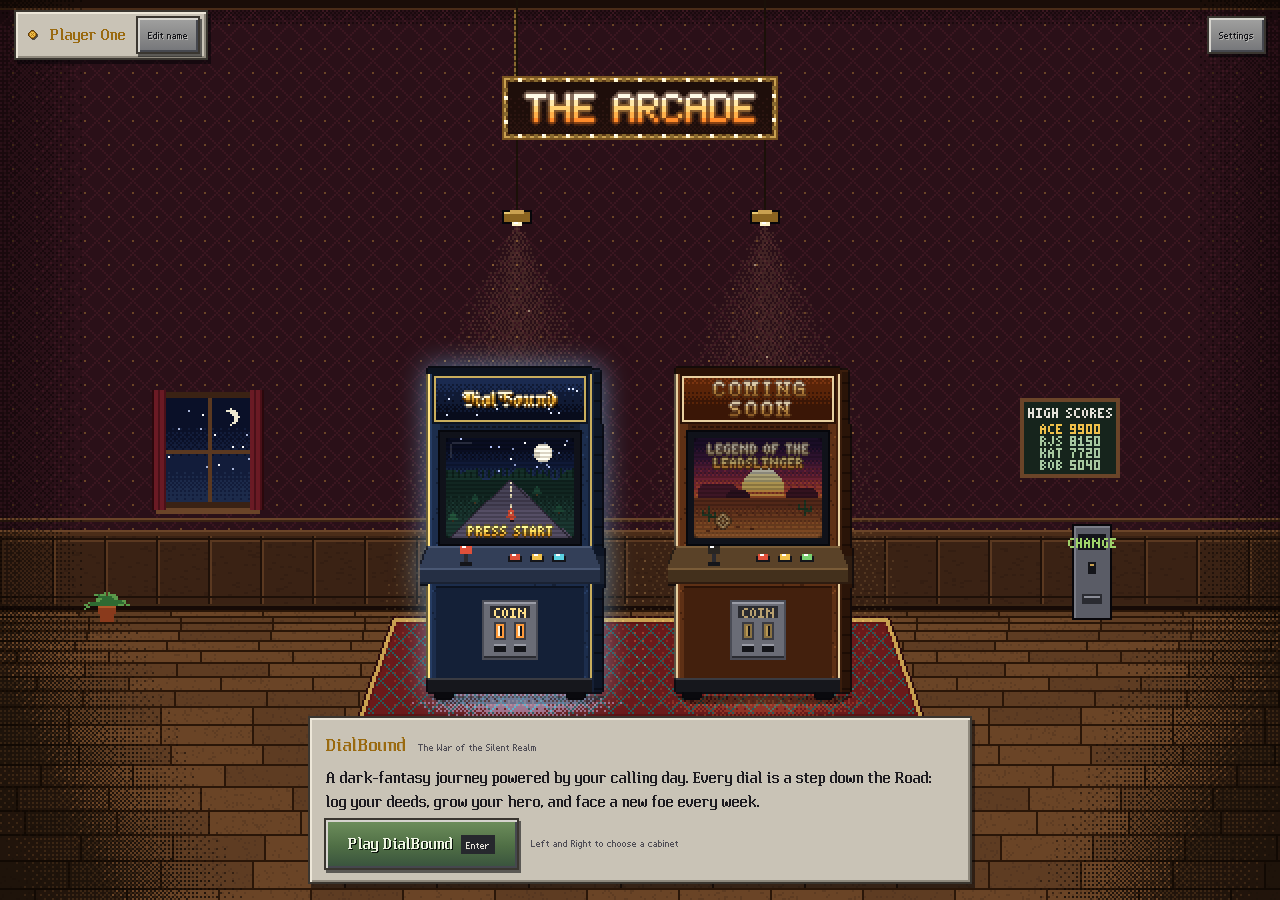
==== index.html @ f8a98b84 "Add files via upload" ====
<!doctype html>
<html lang="en"><head>
<meta charset="utf-8"><meta name="viewport" content="width=device-width,initial-scale=1,viewport-fit=cover">
<title>The Arcade</title>
<link rel="stylesheet" href="shared/arcade.css">
<script src="shared/games.js"></script>
<script src="shared/profile.js"></script>
<script src="shared/pixel.js"></script>
<style>
/* ===== THE ARCADE HUB: the hall is one pixel canvas behind everything (wall, floor, lamps, window, props), drawn to fit
   the page; the marquee and each cabinet are their own pixel canvases in the page, so they stay real, focusable buttons.
   Every canvas shows its art at the same whole number of device pixels per art pixel. ===== */
html,body{min-height:100%}
body{position:relative;overflow-x:hidden;display:flex;flex-direction:column;min-height:100vh;min-height:100dvh;background:#0c0709}
#hall{position:absolute;left:0;top:0;z-index:0;pointer-events:none}
.bar{position:relative;z-index:2;display:flex;align-items:center;justify-content:space-between;gap:10px 14px;flex-wrap:wrap;padding:12px 16px}
.who{display:flex;align-items:center;gap:12px;padding:6px 8px 6px 12px}
.who-i{display:block;width:28px;height:28px}
.who-n{max-width:44vw;overflow:hidden;text-overflow:ellipsis;white-space:nowrap;color:var(--gold);text-shadow:1px 1px 0 #000}
html[data-theme=light] .who-n{text-shadow:none}
.who .px-btn,.bar-r .px-btn{min-height:34px;padding:3px 10px 2px;font-size:var(--fs-s);font-family:'Waystone Small','Waystone',monospace}
.bar-r{display:flex;align-items:center;gap:12px}
.last{color:#d8cdb8;text-shadow:1px 1px 0 #000;text-align:right}
main{position:relative;z-index:1;flex:1;display:flex;flex-direction:column;align-items:center;padding:4px 16px 18px}
#marquee{display:block;margin:2px auto 0}
.cabs{display:flex;justify-content:center;align-items:flex-end;margin-top:auto}
.cab{position:relative;display:block;padding:0;border:0;background:none;cursor:pointer;line-height:0;-webkit-tap-highlight-color:transparent}
.cab canvas{display:block}
.cab:focus-visible{outline:none}
.cab:focus-visible::after{content:'';position:absolute;left:-8px;right:-8px;bottom:-10px;height:4px;background:var(--gold);box-shadow:0 0 0 2px #000}
.cab.lit{filter:drop-shadow(0 0 14px var(--glow))}
html.rm .cab.lit{filter:none}
.info{width:min(660px,100%);margin-top:18px}
.info-h{display:flex;flex-wrap:wrap;align-items:baseline;gap:4px 12px;margin:0 0 6px}
.info-t{font-size:calc(var(--fs) + 3px);color:var(--gold);text-shadow:1px 1px 0 #000}
html[data-theme=light] .info-t{text-shadow:none}
.info-b{margin:0 0 6px}
.info-p{margin:0 0 10px;color:#9fd36a;text-shadow:1px 1px 0 #000}
html[data-theme=light] .info-p{color:#3a6a20;text-shadow:none}
.info-p:empty{display:none}
.info-a{display:flex;flex-wrap:wrap;align-items:center;gap:10px 14px}
.hint{color:var(--mute)}
.toast{position:fixed;left:50%;bottom:22px;z-index:60;transform:translateX(-50%);display:flex;flex-direction:column;gap:8px;width:min(520px,calc(100% - 32px));pointer-events:none}
.toast div{padding:10px 14px;color:#e6e3da;background:#1c1d24;text-shadow:1px 1px 0 #000;box-shadow:inset 2px 2px 0 #30323b,inset -2px -2px 0 #0a0b0f,0 0 0 2px #050608;animation:tin .18s steps(3)}
@keyframes tin{from{transform:translateY(8px);opacity:0}}
body.leave main,body.leave .bar{transition:opacity .35s steps(5);opacity:0}
.soon-a{display:flex;flex-wrap:wrap;gap:10px;justify-content:flex-end;margin-top:14px}
@media (max-width:560px){.bar{padding:10px 12px}.last{display:none}.info{margin-top:14px}.info-a .hint{display:none}}
@media (max-width:560px),(pointer:coarse){#play .px-k{display:none}}
</style>
</head><body>
<canvas id="hall" class="px" aria-hidden="true"></canvas>
<header class="bar">
 <div class="who px-panel"><canvas class="who-i px" id="whoi" aria-hidden="true"></canvas><span class="who-n" id="pname">Player One</span><button class="px-btn" id="pedit" type="button">Edit name</button></div>
 <div class="bar-r"><span class="last px-small" id="plast"></span><button class="px-btn" id="bset" type="button">Settings</button></div>
</header>
<main>
 <h1 class="sr-only" id="aname">The Arcade</h1>
 <canvas id="marquee" class="px" aria-hidden="true"></canvas>
 <div class="cabs" id="cabs" role="group" aria-label="Games"></div>
 <section class="info px-panel" id="info" aria-live="polite"></section>
</main>
<div class="px-dialog" id="dset" role="dialog" aria-modal="true" aria-labelledby="dset-h" hidden><div class="px-panel">
 <h2 class="px-h" id="dset-h">Settings</h2>
 <p class="px-small px-mute" style="margin:0 0 8px">Shared by every game in the arcade. Each game keeps its own save.</p>
 <div id="dset-b"></div>
 <div class="px-actions"><button class="px-btn go" type="button" data-close>Done</button></div>
</div></div>
<div class="px-dialog" id="dname" role="dialog" aria-modal="true" aria-labelledby="dname-h" hidden><div class="px-panel">
 <h2 class="px-h" id="dname-h">Your name</h2>
 <label class="px-small px-mute" for="nin">The name the arcade greets you by (up to 20 letters).</label>
 <input class="px-input" id="nin" maxlength="20" autocomplete="nickname" style="margin-top:8px">
 <div class="px-actions"><button class="px-btn" type="button" data-close>Cancel</button><button class="px-btn go" type="button" id="nsave">Save</button></div>
</div></div>
<div class="px-dialog" id="dsoon" role="dialog" aria-modal="true" aria-labelledby="dsoon-h" hidden><div class="px-panel">
 <h2 class="px-h" id="dsoon-h">Coming soon</h2>
 <p id="dsoon-b" style="margin:0"></p>
 <div class="soon-a"><button class="px-btn" type="button" id="speek">Take a peek</button><button class="px-btn go" type="button" data-close>Back to the hall</button></div>
</div></div>
<div class="toast" id="toast" aria-live="polite"></div>
<script>
(()=>{'use strict';
const A=window.Arcade,CFG=A.config,GAMES=CFG.games,$=s=>document.querySelector(s),R=document.documentElement;
const T0=performance.now(),now=()=>(performance.now()-T0)/1000;
let K=2,sel=0,lastPtr='mouse';

/* ---------- the profile: seeded once from DialBound's own save, so the first visit never flips a choice made there ---------- */
function seed(){if(A.profile.exists())return;let s={};try{const D=JSON.parse(localStorage.getItem('longroad_v1'));if(D&&typeof D==='object'){const t=D.set||{};
 s={music:!!D.mus,sfx:!!D.snd,motion:['sys','on','off'].includes(t.rm)?t.rm:'sys',theme:['sys','dark','light'].includes(t.th)?t.th:'sys'}}}catch(e){}
 A.profile.seed({settings:s})}
seed();
const mqM=matchMedia('(prefers-reduced-motion: reduce)'),mqT=matchMedia('(prefers-color-scheme: light)');
const RM=()=>A.settings.motionReduced();
function applyLook(){R.dataset.theme=A.settings.theme();R.classList.toggle('rm',RM())}
applyLook();try{mqM.addEventListener('change',()=>{applyLook();draw(true)});mqT.addEventListener('change',applyLook)}catch(e){}

/* ---------- a game's progress, read safely from its own save (only DialBound has one yet). Anything odd: nothing shown ---------- */
const TITLES=[[1,'Wanderer'],[5,'Scout'],[10,'Pathfinder'],[15,'Warden'],[20,'Captain'],[30,'Lantern-Bearer'],[40,'Keeper of the Citadel'],[50,'Lord of the Long Road']];
const p2=n=>String(n).padStart(2,'0'),dayK=t=>{const d=new Date(t);return d.getFullYear()+'-'+p2(d.getMonth()+1)+'-'+p2(d.getDate())};
const prevWD=ds=>{const d=new Date(ds+'T12:00:00');do{d.setDate(d.getDate()-1)}while(d.getDay()===0||d.getDay()===6);return dayK(d.getTime())};
const PROGRESS={dialbound(){const S=JSON.parse(localStorage.getItem('longroad_v1'));if(!S||typeof S!=='object'||S.cls==null)return '';
 let xp=0;(Array.isArray(S.ev)?S.ev:[]).forEach(e=>{xp+=+e.x||0});const ad=o=>{if(o&&o.x)for(const k in o.x)xp+=+o.x[k]||0};Object.values(S.days||{}).forEach(ad);ad(S.old);xp+=S.bxp|0;
 if(!isFinite(xp)||xp<0)return '';let L=1,n=xp;while(n>=250+50*L&&L<500){n-=250+50*L;L++}
 const td=dayK(Date.now()),last=typeof S.last==='string'?S.last:'',sh=Array.isArray(S.tal)&&S.tal.includes('a1'),on=!!last&&(last>=prevWD(td)||(sh&&last>=prevWD(prevWD(td)))),st=on?S.streak|0:0;
 return 'Level '+L+' '+TITLES.filter(t=>L>=t[0]).pop()[1]+' · '+(st?st+'-day streak':'no streak running')}};
const progress=g=>{try{return PROGRESS[g.id]?PROGRESS[g.id]():''}catch(e){return ''}};

/* ---------- sound: synthesised (no files), a soft hum under Music and blips under Sound effects, both at the master volume ---------- */
const SND=(()=>{let ac=null,hum=null;const S=()=>A.profile.get().settings;
 function ctx(){if(!ac){try{ac=new(window.AudioContext||window.webkitAudioContext)()}catch(e){return null}}if(ac.state==='suspended')ac.resume().catch(()=>{});return ac}
 function humSet(){const s=S(),want=s.music&&s.volume>0;if(!ac)return;
  if(want&&!hum){const n=ac.sampleRate*2,b=ac.createBuffer(1,n,ac.sampleRate),d=b.getChannelData(0);let l=0;for(let i=0;i<n;i++){l=(l+.02*(Math.random()*2-1))/1.02;d[i]=l*3.2}
   const src=ac.createBufferSource();src.buffer=b;src.loop=true;const lp=ac.createBiquadFilter();lp.type='lowpass';lp.frequency.value=150;const g=ac.createGain();g.gain.value=0;
   const o1=ac.createOscillator(),o2=ac.createOscillator(),g1=ac.createGain(),g2=ac.createGain();o1.frequency.value=60;o2.frequency.value=120;g1.gain.value=.18;g2.gain.value=.08;
   const lfo=ac.createOscillator(),lg=ac.createGain();lfo.frequency.value=.13;lg.gain.value=.12;lfo.connect(lg);lg.connect(g.gain);
   src.connect(lp);lp.connect(g);o1.connect(g1);g1.connect(g);o2.connect(g2);g2.connect(g);g.connect(ac.destination);[src,o1,o2,lfo].forEach(x=>x.start());hum={g,parts:[src,o1,o2,lfo]}}
  if(hum){const v=want?.32*s.volume:0;hum.g.gain.setTargetAtTime(v,ac.currentTime,.6);if(!want){const h=hum;hum=null;setTimeout(()=>{try{h.parts.forEach(x=>x.stop());h.g.disconnect()}catch(e){}},2500)}}}
 function tone(type,f0,f1,t0,dur,vol){const s=S();if(!s.sfx||!s.volume)return;const c=ctx();if(!c)return;const o=c.createOscillator(),g=c.createGain(),t=c.currentTime+t0;
  o.type=type;o.frequency.setValueAtTime(f0,t);if(f1)o.frequency.exponentialRampToValueAtTime(f1,t+dur*.8);g.gain.setValueAtTime(vol*s.volume,t);g.gain.exponentialRampToValueAtTime(.0001,t+dur);o.connect(g);g.connect(c.destination);o.start(t);o.stop(t+dur+.02)}
 return{wake(){if(ctx())humSet()},humSet,blip(){tone('square',880,1320,0,.07,.04)},coin(){tone('square',988,0,0,.08,.05);tone('square',1319,0,.08,.32,.05)},bonk(){tone('triangle',230,140,0,.18,.09)}}})();
['pointerdown','keydown'].forEach(t=>addEventListener(t,()=>SND.wake(),{capture:true,passive:true}));

/* ---------- the lettering and colour of the hall ---------- */
const GOLD=['#fff6c8','#ffe384','#f6c650','#e0a535','#c98a24','#9a5a10'];
// DialBound's gilded logo, made as the game makes its own: its blackletter face thresholded to hard pixels and gold-shaded
let LOGO=null;
function dbLogo(){if(LOGO)return LOGO;const ok=document.fonts&&document.fonts.check('12px "Jacquard 12"');
 if(!ok)return Px.text('DIALBOUND',{face:'slab',ramp:GOLD,ink:'#1a0d02'});
 const[c,g]=Px.canvas(90,18);g.font='12px "Jacquard 12"';g.fillStyle='#000';g.fillText('DialBound',3,13);const D=g.getImageData(0,0,90,18).data,M=(x,y)=>x>=0&&y>=0&&x<90&&y<18&&D[(y*90+x)*4+3]>110;
 let x0=90,x1=0,y0=18,y1=0;for(let y=0;y<18;y++)for(let x=0;x<90;x++)if(M(x,y)){x0=Math.min(x0,x);x1=Math.max(x1,x);y0=Math.min(y0,y);y1=Math.max(y1,y)}
 const[o,og]=Px.canvas(x1-x0+3,y1-y0+3),G=['#fff6c8','#ffe384','#f6c650','#e0a535','#c98a24','#e8b440','#b07018'];
 for(let y=y0;y<=y1;y++)for(let x=x0;x<=x1;x++){if(!M(x,y))continue;const t=(y-y0)/Math.max(1,y1-y0);og.fillStyle=!M(x,y-1)?'#fffbe0':!M(x,y+1)?'#7a4a0c':G[Math.min(6,Math.floor(t*7))];og.fillRect(x-x0+1,y-y0+1,1,1)}
 return LOGO=Px.outline(o,'#1a0d02','#000000')}

/* ---------- the cabinets: 96x168 art pixels, a little three-quarter turned (the right side shows) ---------- */
const CW=96,CH=168,SCR={x:13,y:37,w:64,h:50};
const PAL={
 dialbound:{body:['#0c1320','#142037','#1c2d4c','#263c63','#33507e'],side:['#080d17','#0e1626','#152036'],trim:'#c9ad5c',trimHi:'#ffe384',panel:['#1a2232','#252f44','#333f58','#4a5874'],glow:'#7fc8ff',
  marq:['#080c1c','#101a34','#1a2a50'],btn:['#e0503a','#f0c04a','#5ad0e0'],stick:'#e0503a',slot:'#ff9a3a'},
 leadslinger:{body:['#2a1206','#43200d','#5e3015','#7c431f','#9c5a2a'],side:['#1c0c04','#2a1408','#3a1d0c'],trim:'#e8d0a0',trimHi:'#fff4d8',panel:['#2e1c10','#43301c','#5a4228','#7a5c38'],glow:'#ffb050',
  marq:['#3a1606','#5a2408','#7a3410'],btn:['#e0503a','#f0c04a','#7ad070'],stick:'#2a2622',slot:'#ffcf6a'},
 _:{body:['#18181e','#22232b','#2e2f39','#3c3e4a','#4e505e'],side:['#101015','#16161c','#1e1e26'],trim:'#a1a1a0',trimHi:'#e6e3da',panel:['#22232b','#2e2f39','#3c3e4a','#4e505e'],glow:'#c8c0ff',
  marq:['#101018','#1a1a26','#262638'],btn:['#e0503a','#f0c04a','#5ad0e0'],stick:'#e0503a',slot:'#ff9a3a'}};
const pal=g=>PAL[g.id]||PAL._;
const rect=(g,x,y,w,h,c)=>{g.fillStyle=c;g.fillRect(x,y,w,h)};
// the cabinet body (cached, lit and unlit): marquee box, bezel, control panel, coin door, kick plate, the side panel
const BASE={};
function cabBase(G,lit){const k=G.id+(lit?1:0);if(BASE[k])return BASE[k];const P=pal(G),[c,g]=Px.canvas(CW,CH),B=P.body,D=P.side;
 // the side panel, seen past the front's right edge, a little foreshortened
 for(let y=4;y<164;y++){const s=y<30?2:y<92?1:y<112?0:1;rect(g,86,y,6-s,1,y%9===0?D[0]:D[1]);rect(g,86,y,1,1,D[2])}
 rect(g,86,3,4,1,D[2]);rect(g,88,96,4,14,P.panel[0]);
 // the front: top cap, body, its lit left edge and shaded right edge
 rect(g,4,2,82,3,B[0]);rect(g,4,5,82,159,B[2]);for(let y=5;y<164;y++){rect(g,4,y,2,1,B[3]);rect(g,84,y,2,1,B[1])}
 for(let y=6;y<164;y+=1)for(let x=6;x<84;x++)if(Px.hash(x,y)>.93)rect(g,x,y,1,1,B[(x+y)%7?1:3]);// a faint grain in the paint
 // T-molding down both front edges, a bright line in the cabinet's trim colour
 for(let y=5;y<164;y++){rect(g,4,y,1,1,lit?P.trimHi:P.trim);rect(g,85,y,1,1,P.trim)}
 // the marquee box
 rect(g,6,5,78,25,B[0]);rect(g,7,6,76,23,P.trim);rect(g,8,7,74,21,B[0]);
 // the speaker grille
 rect(g,10,30,70,3,B[1]);for(let x=12;x<78;x+=3)rect(g,x,31,2,1,B[0]);
 // the bezel and the dark glass of the CRT, corners rounded
 rect(g,9,33,72,58,'#06070c');rect(g,10,34,70,56,'#10121a');
 [[13,37],[76,37],[13,86],[76,86]].forEach(([x,y])=>rect(g,x,y,1,1,'#10121a'));
 // the control panel, jutting forward: a lit top that slopes toward the player, a darker front face
 for(let y=91;y<102;y++){const o=Math.round((y-91)*.4);rect(g,4-o,y,82+o*2,1,y===91?P.panel[3]:P.panel[2])}
 rect(g,0,102,90,8,P.panel[1]);rect(g,0,102,90,1,P.panel[3]);rect(g,0,109,90,1,P.panel[0]);
 // the stick (a ball top on a shaft) and three buttons
 rect(g,22,94,2,5,'#2a2a30');rect(g,20,91,6,4,P.stick);rect(g,21,91,2,1,'#ffffff');rect(g,20,99,6,2,'#14151a');
 P.btn.forEach((col,i)=>{const x=44+i*11;rect(g,x,96,7,3,'#14151a');rect(g,x+1,95,5,3,col);rect(g,x+2,95,2,1,'#ffffff')});
 // the lower body: a recessed front, the coin door with its two slots, a lock, a vent
 rect(g,8,111,74,46,B[1]);rect(g,8,111,74,1,B[0]);
 rect(g,31,118,28,30,'#4a4c56');rect(g,32,119,26,28,'#6a6c76');rect(g,32,119,26,1,'#9a9ca6');rect(g,32,146,26,1,'#2a2b31');
 rect(g,35,121,20,6,'#2a2b31');{const t=Px.text('COIN',{face:'tiny',ramp:[lit?'#ffe08a':'#b8a070']});g.drawImage(t,45-Math.round(t.width/2),122)}
 [37,47].forEach(x=>{rect(g,x,129,6,9,'#3a3b42');rect(g,x+1,130,4,7,lit?P.slot:Px.mix(P.slot,'#14151a',.5));rect(g,x+2,131,2,5,'#14151a');rect(g,x+2,131,1,5,lit?'#fff4d8':Px.mix(P.slot,'#14151a',.3))});// two coin entries, lit
 [37,47].forEach(x=>{rect(g,x,140,6,4,'#14151a');rect(g,x,140,6,1,'#9a9ca6')});// the coin-return flaps
 // the kick plate and the feet
 rect(g,4,157,82,7,'#16171c');rect(g,4,157,82,1,'#3a3b42');rect(g,8,164,8,3,'#0a0a0e');rect(g,74,164,8,3,'#0a0a0e');
 // the marquee's own art, backlit
 marquee(G,g,lit);
 return BASE[k]=Px.outline(c,'#07060a')}
function marquee(G,g,lit){const P=pal(G),M=P.marq,x0=8,y0=7,w=74,h=21;
 for(let y=0;y<h;y++)for(let x=0;x<w;x++){const t=y/h,v=t*2.2+Px.dith(x,y)*.8+(lit?-.5:0);rect(g,x0+x,y0+y,1,1,M[Math.max(0,Math.min(2,Math.floor(2-v)))])}
 if(G.id==='dialbound'){for(let i=0;i<14;i++){const x=x0+2+Math.floor(Px.hash(i,7)*(w-4)),y=y0+1+Math.floor(Px.hash(i,8)*(h-3));rect(g,x,y,1,1,lit?'#dfe8ff':'#6a7aa8')}
  const L=dbLogo();g.globalAlpha=lit?1:.82;g.drawImage(L,x0+Math.round((w-L.width)/2),y0+Math.round((h-L.height)/2));g.globalAlpha=1}
 else if(G.id==='leadslinger'){const ramp=lit?['#fff4d8','#ffe08a','#ffb04a','#e07a2a']:['#d8c8a8','#c8a060','#a87838','#8a5a26'];
  const a=Px.text('COMING',{face:'slab',ramp,ink:'#2a0c04'}),b=Px.text('SOON',{face:'slab',ramp,ink:'#2a0c04'});
  g.drawImage(a,x0+Math.round((w-a.width)/2),y0+1);g.drawImage(b,x0+Math.round((w-b.width)/2),y0+11)}
 else{const t=Px.text(G.title.slice(0,14),{face:'tiny',ramp:['#e6e3da'],ink:'#000000'});g.drawImage(t,x0+Math.round((w-t.width)/2),y0+Math.round((h-t.height)/2))}}

/* ---------- the attract screens, 64x50, redrawn every frame ---------- */
const SPR={
 hero:[['..R..','.RRR.','.RFR.','.RRR.','RRRRR','.R.R.','.K.K.'],['..R..','.RRR.','.RFR.','.RRR.','RRRRR','..RR.','..KK.']],
 pine:['..g..','.ggg.','.ggg.','ggggg','..t..'],
 weed:[['..wWw..','.wW.Ww.','wW.w.Ww','w.wWw.w','wW.w.Ww','.wW.Ww.','..wWw..'],['..wwW..','.Ww.wW.','ww.Ww.w','W.w.wWw','w.Ww.ww','.wW.wW.','..Www..']],
 cactus:['...g...','...g...','g..g...','g..g..g','ggggg.g','...gggg','...g...','...g...']};
const SP={},WD={};const weed=f=>WD[f]||(WD[f]=Px.sprite(SPR.weed[f],{w:'#b8864a',W:'#ecc888'},'#3a1a08'));const spr=(k,f,pl)=>{const key=k+f+JSON.stringify(pl);if(SP[key])return SP[key];const R=f==null?SPR[k]:SPR[k][f],[c,g]=Px.canvas(R[0].length,R.length);
 R.forEach((row,j)=>[...row].forEach((ch,i)=>{if(ch!=='.'&&pl[ch]){g.fillStyle=pl[ch];g.fillRect(i,j,1,1)}}));return SP[key]=c};
function screenDB(g,t){const W=SCR.w,H=SCR.h,hz=21;
 for(let y=0;y<hz;y++)for(let x=0;x<W;x++){const v=y/hz*2.6+Px.dith(x,y)*.9;rect(g,x,y,1,1,['#070b1c','#0d1530','#172645','#21385a'][Math.max(0,Math.min(3,Math.floor(v)))])}
 for(let i=0;i<22;i++){const x=Math.floor(Px.hash(i,3)*W),y=Math.floor(Px.hash(i,4)*(hz-4));if(Math.sin(t*2+i*1.7)>-.3)rect(g,x,y,1,1,Px.hash(i,5)>.7?'#ffffff':'#9aa8d8')}
 const mx=48,my=7;for(let y=-5;y<=5;y++)for(let x=-5;x<=5;x++){const d=Math.hypot(x,y);if(d<=4.6)rect(g,mx+x,my+y,1,1,(x+3)*(x+3)+(y-1)*(y-1)<3?'#c8c2b0':d>3.8?'#d8d2c0':'#eee8d6');else if(d<5.6&&Px.dith(mx+x,my+y)>.1)rect(g,mx+x,my+y,1,1,'#2a3a5a')}
 for(let x=0;x<W;x++){const h=Math.round(3+2*Math.sin(x*.21)+1.5*Math.sin(x*.53+1));rect(g,x,hz-h,1,h,'#122a24')}
 for(let x=0;x<W;x+=3){const h=1+Math.round(Px.hash(x,9)*2);rect(g,x,hz-1-h-2,1,h+2,'#0b1d18')}
 for(let y=hz;y<H;y++){const t2=(y-hz)/(H-hz);for(let x=0;x<W;x++)rect(g,x,y,1,1,t2*2+Px.dith(x,y)>.9?'#16302a':'#0e211c')}
 const vx=W/2;for(let y=hz;y<H;y++){const d=y-hz+1,hw=Math.max(1,d*1.05);rect(g,Math.round(vx-hw),y,Math.round(hw*2),1,d>14?'#4a4458':'#3e3a4c');rect(g,Math.round(vx-hw),y,1,1,'#26222e');rect(g,Math.round(vx+hw)-1,y,1,1,'#26222e');
  const z=30/d;if(((z*1.4-t*2.2)%2+2)%2<1)rect(g,Math.round(vx)-(d>16?1:0),y,d>16?2:1,1,'#c8c0a0')}
 // pines coming down either side of the road
 for(let i=0;i<6;i++){const ph=((t*.25+i/6)%1),d=2+ph*26,y=hz+Math.round(d),side=i%2?1:-1,x=Math.round(vx+side*(d*1.05+3+ph*6));if(y<H-2&&ph>.08){const P=spr('pine',null,{g:ph>.6?'#1e4a34':'#173a2c',t:'#3a2a1a'});g.drawImage(P,x-2,y-5)}}
 const f=Math.floor(t*4)%2,hero=spr('hero',f,{R:'#b8402c',F:'#e8c09a',K:'#1a1014'});g.drawImage(hero,vx-2,H-15);
 if(Math.floor(t*1.6)%2===0){const s=Px.text('PRESS START',{face:'tiny',ramp:['#ffe384','#f6c650','#c98a24'],ink:'#000000'});g.drawImage(s,Math.round((W-s.width)/2),H-7)}}
function screenLS(g,t){const W=SCR.w,H=SCR.h,hz=30,SK=['#241034','#401840','#6a2246','#9a2e44','#cc4a3a','#ee7434'];
 for(let y=0;y<hz;y++)for(let x=0;x<W;x++){const v=y/hz*5.4+Px.dith(x,y)*.9;rect(g,x,y,1,1,SK[Math.max(0,Math.min(5,Math.floor(v)))])}
 const sx=34,sy=hz-5,sr=10.6;for(let y=-11;y<=5;y++){if(y===2||y===4)continue;for(let x=-11;x<=11;x++){const d=Math.hypot(x,y);if(d>sr)continue;rect(g,sx+x,sy+y,1,1,y<-7?'#fffbe0':y<-3?'#fff0a8':y<1?'#ffd870':'#ffb850')}}// a low sun, two bands cut through its foot
 const mesa=(x0,w,h,c)=>{for(let x=0;x<w;x++){const e=Math.min(x,w-1-x),hh=e<2?h-2+e:h;rect(g,x0+x,hz-hh,1,hh,c)}};mesa(2,20,7,'#5a1e32');mesa(46,16,5,'#4a1828');mesa(16,12,4,'#3a1424');
 for(let y=hz;y<H;y++){const t2=(y-hz)/(H-hz);for(let x=0;x<W;x++)rect(g,x,y,1,1,['#7a3a1e','#9a5026','#b8682e','#c8783a'][Math.max(0,Math.min(3,Math.floor(t2*3.4+Px.dith(x,y)*.9)))])}
 for(let i=0;i<9;i++){const x=Math.floor(Px.hash(i,21)*W),y=hz+3+Math.floor(Px.hash(i,22)*(H-hz-5));rect(g,x,y,2,1,'#6a3418')}
 const C=spr('cactus',null,{g:'#2a4a2a'});g.drawImage(C,4,hz+4);g.drawImage(C,52,hz+1);
 // the tumbleweed: rolling slowly along, turning, hopping a little over the ruts
 const sp=7,X=((t*sp)%(W+16))-10,hop=Math.abs(Math.sin(t*2.2))*3,fr=Math.floor(t*3)%2,wd=weed(fr);
 rect(g,Math.round(X)+1,H-6,6,1,'#6a3418');g.drawImage(wd,Math.round(X),Math.round(H-13-hop));
 const a=Px.text('LEGEND OF THE',{face:'tiny',ramp:['#fff4d8','#e8d0a0'],ink:'#2a0c04'}),b=Px.text('LEADSLINGER',{face:'tiny',ramp:['#ffe08a','#f0a040'],ink:'#2a0c04'});
 g.drawImage(a,Math.round((W-a.width)/2),2);g.drawImage(b,Math.round((W-b.width)/2),9)}
function screenGen(g,t,G){rect(g,0,0,SCR.w,SCR.h,'#0e0e18');const s=Px.text(G.title.slice(0,15),{face:'tiny',ramp:['#e6e3da'],ink:'#000'});g.drawImage(s,Math.round((SCR.w-s.width)/2),20)}
const SCREENS={dialbound:screenDB,leadslinger:screenLS};
// the glass: scanlines, darker corners, a glint when the cabinet is lit
function crt(g,lit){const W=SCR.w,H=SCR.h;g.fillStyle='rgba(0,0,0,.2)';for(let y=1;y<H;y+=2)g.fillRect(0,y,W,1);
 g.fillStyle='rgba(0,0,0,.45)';[[0,0],[W-1,0],[0,H-1],[W-1,H-1]].forEach(([x,y])=>g.fillRect(x,y,1,1));g.fillStyle='rgba(0,0,0,.25)';[[1,0],[0,1],[W-2,0],[W-1,1],[0,H-2],[1,H-1],[W-1,H-2],[W-2,H-1]].forEach(([x,y])=>g.fillRect(x,y,1,1));
 if(lit){g.fillStyle='rgba(255,255,255,.10)';for(let i=0;i<10;i++)g.fillRect(3+i,2+i*0,1,1);for(let i=0;i<7;i++)g.fillRect(2,3+i,1,1)}else{g.fillStyle='rgba(6,8,14,.34)';g.fillRect(0,0,W,H)}}
const CABS=GAMES.map((G,i)=>{const b=document.createElement('button');b.type='button';b.className='cab';b.dataset.i=i;
 b.setAttribute('aria-label',G.title+(G.status==='ready'?'. Play.':'. Coming soon.'));b.style.setProperty('--glow',Px.rgba(pal(G).glow,.55));
 const cv=document.createElement('canvas');cv.className='px';b.appendChild(cv);$('#cabs').appendChild(b);
 const[art,ag]=Px.canvas(CW,CH),[sc,sg]=Px.canvas(SCR.w,SCR.h);return{G,b,cv,art,ag,sc,sg}});

/* ---------- the arcade's own marquee: its name in hand-built letters, neon-warm, ringed with chasing bulbs ---------- */
const MQ={cv:$('#marquee'),art:null,txt:null,sc:2};
function mqBake(){const name=CFG.name,maxW=Math.floor(innerWidth*(devicePixelRatio||1)/K)-8;MQ.sc=Px.measure(name,{scale:2})+30<=maxW?2:1;
 MQ.txt=Px.text(name,{scale:MQ.sc,ramp:['#fffbe8','#ffe8a8','#ffd070','#ffb04a','#ff8a2a'],ink:'#3a1406'});const w=MQ.txt.width+22,h=MQ.txt.height+16;[MQ.art,MQ.g]=Px.canvas(w,h)}
function mqDraw(t){const g=MQ.g,w=MQ.art.width,h=MQ.art.height,rm=RM();g.clearRect(0,0,w,h);
 rect(g,0,0,w,h,'#7a5420');rect(g,1,1,w-2,h-2,'#c9a050');rect(g,2,2,w-4,h-4,'#5a3a16');rect(g,3,3,w-6,h-6,'#1e0e0a');
 for(let y=4;y<h-4;y++)for(let x=4;x<w-4;x++)if(Px.dith(x,y)+((y-4)/(h-8))*.6>.62)rect(g,x,y,1,1,'#2a1410');
 // the letters' warm glow on the board, then the letters
 const tx=Math.round((w-MQ.txt.width)/2),ty=Math.round((h-MQ.txt.height)/2),fl=!rm&&Math.sin(t*23)>.97;
 g.globalAlpha=fl?.18:.34;g.drawImage(MQ.txt,tx-1,ty);g.drawImage(MQ.txt,tx+1,ty);g.drawImage(MQ.txt,tx,ty-1);g.drawImage(MQ.txt,tx,ty+1);g.globalAlpha=fl?.7:1;g.drawImage(MQ.txt,tx,ty);g.globalAlpha=1;
 // bulbs every 4 pixels around the rim, a slow chase lighting every third
 const ph=rm?0:Math.floor(t*5);let n=0;const bulb=(x,y)=>{const on=(n+ph)%3===0;n++;rect(g,x,y,2,2,on?'#fff6d0':'#8a6a30');if(on)rect(g,x,y,1,1,'#ffffff')};
 for(let x=4;x<w-5;x+=4)bulb(x,1);for(let y=5;y<h-5;y+=4)bulb(w-3,y);for(let x=w-6;x>3;x-=4)bulb(x,h-3);for(let y=h-6;y>4;y-=4)bulb(1,y);
 Px.show(MQ.cv,MQ.art,K)}

/* ---------- the hall: a cosy old arcade at night. Laid out from where the cabinets and the marquee sit on the page ---------- */
const H={cv:$('#hall'),base:null,frame:null,L:null,cones:[],glows:[]};
function layout(){const d=devicePixelRatio||1,doc=Math.max(document.documentElement.scrollHeight,innerHeight),AW=Math.ceil(innerWidth*d/K),AH=Math.ceil(doc*d/K),q=v=>Math.round(v*d/K);
 const cr=CABS.map(c=>{const r=c.b.getBoundingClientRect();return{x:q(r.left+scrollX),y:q(r.top+scrollY),w:q(r.width),h:q(r.height)}}),m=MQ.cv.getBoundingClientRect();
 const cb=Math.max(...cr.map(r=>r.y+r.h));return{AW,AH,cr,mq:{x:q(m.left+scrollX),y:q(m.top+scrollY),w:q(m.width),h:q(m.height)},seam:Math.round(cb-CH*.27),floor:cb,L:Math.min(...cr.map(r=>r.x)),Rt:Math.max(...cr.map(r=>r.x+r.w))}}
function hallBake(){const L=H.L=layout(),{AW,AH,seam}=L,[c,g]=Px.canvas(AW,AH),img=g.createImageData(AW,AH),D=img.data;
 const put=(x,y,col)=>{const p=(y*AW+x)*4,C=Px.hex(col);D[p]=C[0];D[p+1]=C[1];D[p+2]=C[2];D[p+3]=255};
 const rail=seam-46,wain=seam-40;
 for(let y=0;y<AH;y++)for(let x=0;x<AW;x++){let col;
  if(y<seam){// the wall: a damask-trellis paper in deep wine, a picture rail, then wood wainscoting
   if(y<5)col=y===4?'#4a2c18':'#1a0d08';else if(y>=rail&&y<rail+2)col=y===rail?'#6a4428':'#3a2214';
   else if(y<wain){const a=(x+y)%12,b=((x-y)%12+12)%12,dot=x%12===6&&y%12===0;col=dot?'#6a4426':a===0||b===0?'#3a1620':'#2a1018';if(y<16&&Px.dith(x,y)+(16-y)/16*.9>.6)col='#1a0a0e'}
   else if(y>=seam-3)col=y===seam-3?'#3a2414':'#160a06';
   else{const pw=26,px=((x%pw)+pw)%pw,py=y-wain;col=py<3?(py===0?'#6a4428':'#4a2c18'):(px===0||py===4||py===33)?'#1e1008':(px===1||py===5)?'#5a3820':'#3a2214';if(col==='#3a2214'&&Px.hash(x>>1,y)>.92)col='#341e12'}}
  else{// the floor: honey planks, narrower toward the wall, staggered seams, darker toward the room's edges
   const fy=y-seam;let row=0,acc=0,hh=3;while(acc+hh<=fy){acc+=hh;row++;hh=3+Math.floor(row*.7)}const iy=fy-acc,off=Math.floor(Px.hash(row,5)*40);
   col=iy===0?'#2a1608':((x+off)%46===0?'#2a1608':(Px.hash(Math.floor((x+off)/46),row)>.5?'#5e3c22':'#6a4426'));
   if(col!=='#2a1608'&&Px.hash(x,y)>.9)col=col==='#5e3c22'?'#553620':'#5e3c22';
   const ed=Math.min(x,AW-1-x)/Math.max(40,AW*.22),dn=(y-seam)/Math.max(1,AH-seam);if(Px.dith(x,y)+ed*1.2-dn*.5<.08)col=Px.mix(col,'#120a06',.55)}
  put(x,y,col)}
 g.putImageData(img,0,0);
 // the rug the cabinets stand on: wine red, a gilt border, teal diamonds, a fringe at the front
 {const x0=L.L-14,x1=L.Rt+14,y0=seam+3,y1=Math.min(AH-2,L.floor+10);for(let y=y0;y<=y1;y++){const s=Math.round((y-y0)*.35),a=x0-s,b=x1+s;
   for(let x=a;x<=b;x++){const e=Math.min(x-a,b-x,y-y0,y1-y);let col=e<1?'#2a0c0c':e<3?'#c9a050':e<4?'#5a1414':((x+y)%10===0||((x-y)%10+10)%10===0)?'#2a5a5a':'#6a1a1a';g.fillStyle=col;g.fillRect(x,y,1,1)}
   if(y===y1)for(let x=a;x<=b;x+=2){g.fillStyle='#c9a878';g.fillRect(x,y+1,1,2)}}}
 // shadows where the cabinets stand
 L.cr.forEach(r=>{g.fillStyle='rgba(8,4,2,.55)';for(let i=0;i<4;i++)g.fillRect(r.x+4+i*2,r.y+r.h-2+i,r.w-8-i*4,1)});
 // the marquee hangs from two chains
 [L.mq.x+6,L.mq.x+L.mq.w-7].forEach(x=>{for(let y=5;y<L.mq.y;y++){g.fillStyle=y%3?'#8a6a30':'#3a2a12';g.fillRect(x,y,1,1)}});
 // a window on the left wall, if there is room: the night outside, a moon, stars, curtains
 const free=L.L-6;if(free>=58){const ww=Math.min(44,free-22),x0=Math.round(free/2-ww/2)+2,y0=Math.max(18,rail-60),wh=Math.min(54,rail-8-y0);
  if(wh>24){g.fillStyle='#3a2214';g.fillRect(x0-3,y0-3,ww+6,wh+6);for(let y=0;y<wh;y++)for(let x=0;x<ww;x++){g.fillStyle=['#0a1028','#121c3a','#1c2a4a'][Math.min(2,Math.floor(y/wh*2.4+Px.dith(x,y)*.8))];g.fillRect(x0+x,y0+y,1,1)}
   for(let i=0;i<14;i++){g.fillStyle=Px.hash(i,40)>.6?'#ffffff':'#a8b4d8';g.fillRect(x0+Math.floor(Px.hash(i,41)*ww),y0+Math.floor(Px.hash(i,42)*wh*.7),1,1)}
   const mx=x0+ww-11,my=y0+9;for(let y=-4;y<=4;y++)for(let x=-4;x<=4;x++){const d=Math.hypot(x,y);if(d<=4&&Math.hypot(x+2,y-1)>3.2){g.fillStyle='#eee8d0';g.fillRect(mx+x,my+y,1,1)}}
   g.fillStyle='#5a3820';g.fillRect(x0+Math.floor(ww/2),y0,2,wh);g.fillRect(x0,y0+Math.floor(wh/2),ww,2);g.fillStyle='#6a4428';g.fillRect(x0-4,y0+wh+3,ww+8,3);
   [x0-6,x0+ww-1].forEach((cx,i)=>{for(let y=y0-4;y<y0+wh+4;y++)for(let x=0;x<7;x++){const fold=(x+(i?1:0))%3===0;g.fillStyle=fold?'#4a1018':'#6a1a24';if(x===0&&!i||x===6&&i)g.fillStyle='#2a080c';g.fillRect(cx+x,y,1,1)}})}}
 // a fern in a clay pot at the far left, a change machine at the far right, a high-score board on the right wall
 if(L.L>=28){const px=Math.max(8,Math.round(L.L*.25)),py=seam+6;g.fillStyle='#8a3a1c';for(let y=0;y<8;y++)g.fillRect(px-4+Math.floor(y/4),py-8+y,9-Math.floor(y/4)*2,1);g.fillStyle='#b05a2a';g.fillRect(px-4,py-8,9,1);
  for(let i=0;i<14;i++){const a=-Math.PI/2+(i/13-.5)*2.6,l=7+Px.hash(i,60)*6;for(let s=0;s<l;s++){const x=Math.round(px+Math.cos(a)*s),y=Math.round(py-9+Math.sin(a)*s+s*s*.04);g.fillStyle=s>l-3?'#5a9a4a':'#2e6a32';g.fillRect(x,y,1,1)}}}
 const fr=AW-L.Rt;if(fr>=34){const mx=L.Rt+Math.round(fr*.55)-9,my=seam+4;g.fillStyle='#07060a';g.fillRect(mx-1,my-47,20,48);g.fillStyle='#5a5c66';g.fillRect(mx,my-46,18,46);g.fillStyle='#7a7c86';g.fillRect(mx,my-46,18,1);g.fillRect(mx,my-46,1,46);
  g.fillStyle='#14151a';g.fillRect(mx+2,my-42,14,8);const t=Px.text('CHANGE',{face:'tiny',ramp:['#9fd36a']});g.drawImage(t,mx+9-Math.round(t.width/2),my-40);
  g.fillStyle='#14151a';g.fillRect(mx+7,my-28,4,6);g.fillStyle='#c9a050';g.fillRect(mx+8,my-27,2,1);g.fillStyle='#2a2b31';g.fillRect(mx+4,my-12,10,5);g.fillStyle='#8a8c96';g.fillRect(mx+5,my-11,8,1)}
 if(fr>=60&&rail>70){const bw=Math.min(46,fr-16),bx=L.Rt+Math.round((fr-bw)/2),by=Math.max(22,rail-58),bh=36;g.fillStyle='#6a4428';g.fillRect(bx-2,by-2,bw+4,bh+4);g.fillStyle='#16241c';g.fillRect(bx,by,bw,bh);
  const t=Px.text('HIGH SCORES',{face:'tiny',ramp:['#e6e3da']});if(t.width<=bw-2)g.drawImage(t,bx+Math.round((bw-t.width)/2),by+3);
  ['ACE 9900','RJS 8150','KAT 7720','BOB 5040'].forEach((s,i)=>{const r=Px.text(s,{face:'tiny',ramp:[i?'#a8c8a0':'#f0c04a']});if(r.width<=bw-2)g.drawImage(r,bx+Math.round((bw-r.width)/2),by+11+i*6)})}
 // the room's dark corners
 for(let y=0;y<AH;y++)for(let x=0;x<AW;x++){const e=Math.min(x,AW-1-x)/AW,f=y<seam?0:(y-seam)/Math.max(1,AH-seam);if(e*5.5-f*.6+Px.dith(x,y)*.5<.12){g.fillStyle='rgba(6,3,2,.45)';g.fillRect(x,y,1,1)}}
 H.base=c;[H.frame,H.fg]=Px.canvas(AW,AH);
 // the lamps' warm cones and the screens' glow on the floor: dithered light, baked once, faded and flickered per frame
 H.lamps=L.cr.map(r=>({x:r.x+Math.round(r.w/2),y:Math.max(10,Math.min(r.y-14,L.mq.y+L.mq.h+Math.round((r.y-L.mq.y-L.mq.h)*.35)))}));
 H.cones=H.lamps.map(l=>{const h=Math.max(10,L.floor-l.y),w=Math.round(h*.9),[cc,cg]=Px.canvas(w*2+1,h);for(let y=0;y<h;y++){const hw=3+y*.9*(w/h);for(let x=-hw;x<=hw;x++){const f=1-Math.abs(x)/hw*.85-y/h*.4;if(f+Px.dith(x+w,y)*.9>.75){cg.fillStyle='#ffcf80';cg.fillRect(Math.round(x+w),y,1,1)}}}return{cc,x:l.x-w,y:l.y+4}});
 H.glows=L.cr.map((r,i)=>{const w=Math.round(r.w*.75),h=10,[gc,gg]=Px.canvas(w*2,h*2),col=pal(GAMES[i]).glow;for(let y=-h;y<h;y++)for(let x=-w;x<w;x++){const d=Math.hypot(x/w,y/h);if(d<1&&1-d+Px.dith(x,y)*.6>.55){gg.fillStyle=col;gg.fillRect(x+w,y+h,1,1)}}return{gc,x:r.x+Math.round(r.w/2)-w,y:r.y+r.h-h+2}})}
function hallDraw(t){if(!H.base)return;const g=H.fg,rm=RM();g.clearRect(0,0,H.frame.width,H.frame.height);g.drawImage(H.base,0,0);
 g.globalCompositeOperation='lighter';H.cones.forEach((c,i)=>{const fl=rm?0:(Math.sin(t*13+i*5)>.94?.05:0)+Math.sin(t*1.3+i)*.015;g.globalAlpha=.11+fl;g.drawImage(c.cc,c.x,c.y)});
 H.glows.forEach((o,i)=>{g.globalAlpha=i===sel?.42:.14;g.drawImage(o.gc,o.x,o.y)});g.globalAlpha=1;g.globalCompositeOperation='source-over';
 // the lamps themselves: a cord, a brass shade, the bulb beneath
 H.lamps.forEach((l,i)=>{g.fillStyle='#1a1008';g.fillRect(l.x,0,1,l.y-3);g.fillStyle='#07060a';g.fillRect(l.x-7,l.y-4,15,7);g.fillStyle='#8a6420';g.fillRect(l.x-6,l.y-3,13,5);g.fillStyle='#c9a050';g.fillRect(l.x-3,l.y-4,7,2);g.fillStyle='#e8c870';g.fillRect(l.x-6,l.y-3,3,1);
  g.fillStyle=rm||Math.sin(t*13+i*5)<=.94?'#fff4c8':'#ffd890';g.fillRect(l.x-2,l.y+2,5,2);g.fillStyle='#ffffff';g.fillRect(l.x-1,l.y+2,2,1)});
 // motes drifting in the lamplight
 if(!rm)H.lamps.forEach((l,i)=>{for(let k=0;k<5;k++){const p=(t*.06+k*.2+i*.1)%1,x=l.x+Math.round(Math.sin(t*.7+k*2.1+i)*(4+p*18)),y=l.y+6+Math.round(p*(H.L.floor-l.y-10));g.fillStyle='rgba(255,236,190,.55)';g.fillRect(x,y,1,1)}});
 Px.show(H.cv,H.frame,K)}

/* ---------- drawing everything at one pixel size, and the loop (still when motion is reduced) ---------- */
function cabDraw(C,i,t){const lit=i===sel,g=C.ag;g.clearRect(0,0,CW,CH);g.drawImage(cabBase(C.G,lit),0,0);
 (SCREENS[C.G.id]||((g2,tt)=>screenGen(g2,tt,C.G)))(C.sg,t,C.G);crt(C.sg,lit);g.drawImage(C.sc,SCR.x,SCR.y);
 if(lit&&!RM()){g.globalCompositeOperation='lighter';g.globalAlpha=.12+.04*Math.sin(t*3);g.drawImage(C.sc,SCR.x,SCR.y);g.globalAlpha=1;g.globalCompositeOperation='source-over'}
 C.b.classList.toggle('lit',lit);Px.show(C.cv,C.art,K)}
function sizeUp(){const d=devicePixelRatio||1,vw=innerWidth,vh=innerHeight,bar=$('.bar').offsetHeight,info=Math.max(140,$('#info').offsetHeight),
 byW=Math.floor((vw-32)*d/(CW*2+28)),byH=Math.floor((vh-bar-info-70)*d/(CH+46));K=Math.max(1,Math.min(byW,byH,Math.floor(6*d)));
 // each cabinet's gap, a whole number of art pixels too
 $('#cabs').style.gap=(28*K/d)+'px';mqBake()}
let raf=0,last=0;
function draw(force){const t=RM()?0:now();CABS.forEach((C,i)=>cabDraw(C,i,t));mqDraw(t);hallDraw(t)}
function loop(ms){raf=requestAnimationFrame(loop);if(RM())return;if(ms-last<33)return;last=ms;draw()}
function relayout(){infoFit();sizeUp();CABS.forEach((C,i)=>cabDraw(C,i,0));mqDraw(0);requestAnimationFrame(()=>{hallBake();draw(true)})}

/* ---------- choosing and playing ---------- */
const info=$('#info');
function infoHTML(i){const G=GAMES[i],pr=G.status==='ready'?progress(G):'';
 return '<div class="info-h"><span class="info-t">'+esc(G.title)+'</span><span class="px-small px-mute">'+esc(G.sub||'')+'</span></div><p class="info-b">'+esc(G.blurb||'')+'</p><p class="info-p">'+esc(pr)+'</p>'
  +'<div class="info-a">'+(G.status==='ready'?'<button class="px-btn go" type="button" id="play">Play '+esc(G.title)+' <span class="px-k">Enter</span></button>':'<button class="px-btn" type="button" id="play">Coming soon</button>')
  +'<span class="hint px-small">Left and Right to choose a cabinet</span></div>'}
function showInfo(){info.innerHTML=infoHTML(sel);$('#play').onclick=()=>play(sel)}
// the panel keeps the height of its longest game, so choosing another never moves the cabinets off their rug
function infoFit(){info.style.minHeight='';let m=0;GAMES.forEach((G,i)=>{info.innerHTML=infoHTML(i);m=Math.max(m,info.offsetHeight)});info.style.minHeight=m+'px';showInfo()}
const esc=s=>String(s).replace(/[&<>"]/g,c=>({'&':'&amp;','<':'&lt;','>':'&gt;','"':'&quot;'})[c]);
function choose(i,sound){i=(i+GAMES.length)%GAMES.length;if(i===sel&&info.innerHTML)return;sel=i;showInfo();if(sound)SND.blip();if(RM())draw(true)}
function play(i){const G=GAMES[i];if(G.status!=='ready'){SND.bonk();soonOpen(G);return}
 try{A.played(G.id)}catch(e){}SND.coin();document.body.classList.add('leave');setTimeout(()=>{location.href=G.path},RM()?60:380)}
CABS.forEach((C,i)=>{C.b.addEventListener('pointerdown',e=>{lastPtr=e.pointerType||'mouse'});C.b.addEventListener('pointerenter',e=>{if(e.pointerType==='mouse')choose(i,true)});C.b.addEventListener('focus',()=>choose(i,false));
 C.b.addEventListener('click',()=>{if(lastPtr==='touch'&&sel!==i){choose(i,true);lastPtr='mouse';return}lastPtr='mouse';choose(i,false);play(i)})});
function toast(m){const d=document.createElement('div');d.textContent=m;$('#toast').appendChild(d);setTimeout(()=>d.remove(),3200)}

/* ---------- dialogs: settings, the name, coming soon ---------- */
let openD=null,backTo=null;
function dOpen(id,focus){dClose();openD=$(id);backTo=document.activeElement;openD.hidden=false;setTimeout(()=>{try{(focus?$(focus):openD.querySelector('button,input')).focus()}catch(e){}},0)}
function dClose(){if(!openD)return;openD.hidden=true;openD=null;try{backTo&&backTo.focus()}catch(e){}}
document.querySelectorAll('.px-dialog').forEach(d=>{d.addEventListener('click',e=>{if(e.target===d||e.target.closest('[data-close]'))dClose()})});
// Tab stays inside an open dialog
addEventListener('keydown',e=>{if(!openD||e.key!=='Tab')return;const F=[...openD.querySelectorAll('button,input')].filter(x=>!x.disabled&&x.offsetParent);if(!F.length)return;const a=F[0],b=F[F.length-1];
 if(e.shiftKey&&document.activeElement===a){e.preventDefault();b.focus()}else if(!e.shiftKey&&document.activeElement===b){e.preventDefault();a.focus()}});
const SETS=[['music','Music','Soft arcade hum here, the score in each game',[[true,'On'],[false,'Off']]],['sfx','Sound effects','Blips and coins here, deed sounds in each game',[[true,'On'],[false,'Off']]],
 ['volume','Master volume','',null],['motion','Reduced motion','No flicker, chasing bulbs or moving screens',[['sys','Match system'],['on','On'],['off','Off']]],['theme','Theme','Panels and dialogs',[['sys','Match system'],['dark','Dark'],['light','Light']]]];
function setView(){const s=A.profile.get().settings;$('#dset-b').innerHTML=SETS.map(([k,n,d,o])=>'<div class="px-row"><div><div>'+n+'</div>'+(d?'<div class="px-small px-mute">'+d+'</div>':'')+'</div>'
 +(o?'<div class="px-seg" role="group" aria-label="'+n+'">'+o.map(([v,l])=>'<button type="button" class="px-btn'+(s[k]===v?' on':'')+'" aria-pressed="'+(s[k]===v)+'" data-k="'+k+'" data-v="'+v+'">'+l+'</button>').join('')+'</div>'
  :'<div class="px-seg"><input class="px-range" type="range" min="0" max="100" step="5" value="'+Math.round(s.volume*100)+'" id="vol" aria-label="Master volume"><span class="px-small" id="volv" style="min-width:42px;text-align:right">'+Math.round(s.volume*100)+'%</span></div>')+'</div>').join('')}
$('#dset-b').addEventListener('click',e=>{const b=e.target.closest('[data-k]');if(!b)return;const k=b.dataset.k,raw=b.dataset.v,v=raw==='true'?true:raw==='false'?false:raw;A.settings.set(k,v);setView();SND.blip();try{$('#dset-b [data-k="'+k+'"][data-v="'+raw+'"]').focus()}catch(x){}});
$('#dset-b').addEventListener('input',e=>{if(e.target.id!=='vol')return;const v=+e.target.value/100;A.settings.set('volume',v);$('#volv').textContent=Math.round(v*100)+'%'});
$('#bset').onclick=()=>{setView();dOpen('#dset')};
function nameView(){const p=A.profile.get();$('#pname').textContent=p.name;const L=p.last,G=L&&GAMES.find(g=>g.id===L.game);$('#plast').textContent=G?'Last played: '+G.title+', '+ago(L.at):''}
function ago(t){const d=Math.floor((new Date().setHours(0,0,0,0)-new Date(t).setHours(0,0,0,0))/864e5);return d<=0?'today':d===1?'yesterday':d+' days ago'}
$('#pedit').onclick=()=>{$('#nin').value=A.profile.get().name;dOpen('#dname','#nin');setTimeout(()=>{try{$('#nin').select()}catch(e){}},10)};
const nameSave=()=>{A.profile.set({name:$('#nin').value});dClose();toast('Welcome to '+CFG.name+', '+A.profile.get().name+'.')};
$('#nsave').onclick=nameSave;$('#nin').addEventListener('keydown',e=>{if(e.key==='Enter'){e.preventDefault();nameSave()}});
let soonG=null;function soonOpen(G){soonG=G;$('#dsoon-b').textContent=G.title+' is on its way. '+(G.blurb||'');dOpen('#dsoon')}
$('#speek').onclick=()=>{if(soonG){location.href=soonG.path}};
A.onChange(()=>{applyLook();nameView();SND.humSet();if(!openD||openD.id!=='dset')return;});
// the player's little coin badge beside their name
(()=>{const s=Px.sprite(['..yyy..','.yYYYy.','yYyYyYy','yYYyYYy','yYyYyYy','.yYYYy.','..yyy..'],{y:'#b07818',Y:'#f0c04a'},'#2a1806','#000000');Px.show($('#whoi'),s,Math.max(1,Math.round(3*(devicePixelRatio||1)*28/30/3)))})();

/* ---------- keys and controllers ---------- */
addEventListener('keydown',e=>{if(e.metaKey||e.ctrlKey||e.altKey)return;if(openD){if(e.key==='Escape'){e.preventDefault();dClose()}return}
 if(e.target&&e.target.tagName==='INPUT')return;const k=e.key;
 if(k==='ArrowLeft'||k==='ArrowRight'){e.preventDefault();choose(sel+(k==='ArrowLeft'?-1:1),true);CABS[sel].b.focus({preventScroll:true})}
 else if(k==='Enter'&&!(e.target&&e.target.closest&&e.target.closest('button'))){e.preventDefault();play(sel)}});
// the Gamepad API: d-pad or left stick to choose, A or Start to play, B to close a dialog (each press counted once)
const pad={l:0,r:0,a:0,b:0,t:0};
function padPoll(){const P=navigator.getGamepads?[...navigator.getGamepads()].filter(Boolean):[];if(!P.length)return;const p=P[0],B=i=>!!(p.buttons[i]&&p.buttons[i].pressed),ax=p.axes[0]||0;
 const l=B(14)||ax<-.55,r=B(15)||ax>.55,a=B(0)||B(9),b=B(1),n=performance.now();
 if((l&&!pad.l)||(l&&n-pad.t>420)){if(!openD){choose(sel-1,true);CABS[sel].b.focus({preventScroll:true})}pad.t=n}
 if((r&&!pad.r)||(r&&n-pad.t>420)){if(!openD){choose(sel+1,true);CABS[sel].b.focus({preventScroll:true})}pad.t=n}
 if(a&&!pad.a){if(openD){const f=document.activeElement;if(f&&openD.contains(f))f.click()}else play(sel)}if(b&&!pad.b)dClose();Object.assign(pad,{l,r,a,b})}
(function pl(){padPoll();requestAnimationFrame(pl)})();

/* ---------- start: the name, the arcade's name, the last game played chosen ---------- */
document.title=CFG.name;$('#aname').textContent=CFG.name;$('#marquee').setAttribute('aria-label',CFG.name);nameView();
{const L=A.profile.get().last,i=L?GAMES.findIndex(g=>g.id===L.game):-1;sel=i>=0?i:0}showInfo();
relayout();raf=requestAnimationFrame(loop);
let rz=0;addEventListener('resize',()=>{clearTimeout(rz);rz=setTimeout(relayout,80)});
// the marquee's blackletter face may arrive after the first frame: draw DialBound's logo again once it has
try{document.fonts.load('12px "Jacquard 12"').then(()=>{LOGO=null;for(const k in BASE)delete BASE[k];draw(true)})}catch(e){}
try{document.fonts.ready.then(()=>relayout())}catch(e){}
})();
</script>
</body></html>
---- shared/arcade.css ----
/* =====================================================================================================================
   THE ARCADE: the shared look. Fonts, the palette (dark and light) and the stone-and-pixel UI every page builds from:
   buttons, panels, dialogs, switches, a slider and a text field. Pages add only their own art and layout.
   Fonts: Waystone and Waystone Small are DialBound's hand-built pixel faces (fonts/); Jacquard is its gilded title face.
   ===================================================================================================================== */
@import url('https://fonts.googleapis.com/css2?family=Jacquard+12&family=Jacquard+24&display=swap');
@font-face{font-family:'Waystone';src:url('fonts/waystone.ttf') format('truetype');font-display:block}
@font-face{font-family:'Waystone Small';src:url('fonts/waystone_small.ttf') format('truetype');font-display:block}

:root{--bg:#0c0a10;--ink:#e6e3da;--mute:#a9abb4;--gold:#f0c04a;--gold-d:#8a6420;--warn:#e0503a;
 --panel:#1c1d24;--panel-hi:#30323b;--panel-lo:#0a0b0f;--edge:#050608;--field:#101116;
 --btn-t:#15161a;--btn-a:#a1a1a0;--btn-b:#898989;--btn-c:#747579;--btn-hi:#d6d4ce;--btn-lo:#45474e;
 --on-a:#6e8f5c;--on-b:#4f6e45;--on-c:#38523d;--on-t:#eef5e2;
 --fs:21px;--fs-s:14px;color-scheme:dark}
html[data-theme=light]{--bg:#d8d2c4;--ink:#1d1b20;--mute:#4f4d55;--gold:#9a6a10;--gold-d:#6a4808;
 --panel:#c9c3b6;--panel-hi:#ece6d8;--panel-lo:#8f897d;--edge:#3a3630;--field:#ece6d8;color-scheme:light}
*{box-sizing:border-box}
html{background:var(--bg)}
body{margin:0;color:var(--ink);font:400 var(--fs)/1.15 'Waystone',monospace;-webkit-font-smoothing:none;font-synthesis:none}
button,input{font:inherit;color:inherit}
canvas.px,img.px{image-rendering:pixelated;image-rendering:crisp-edges}
.px-small{font-family:'Waystone Small','Waystone',monospace;font-size:var(--fs-s);line-height:1.25}
.px-mute{color:var(--mute)}
.sr-only{position:absolute!important;width:1px;height:1px;margin:-1px;overflow:hidden;clip:rect(0 0 0 0);white-space:nowrap}

/* a stone button: grey granite, lit from the top left, a hard dark rim; a chosen one turns moss green */
.px-btn{text-decoration:none;display:inline-flex;align-items:center;justify-content:center;gap:8px;min-height:40px;padding:4px 14px 3px;border:0;border-radius:0;cursor:pointer;
 color:var(--btn-t);text-shadow:1px 1px 0 rgba(214,212,206,.6);background:linear-gradient(180deg,var(--btn-a),var(--btn-b) 55%,var(--btn-c));
 box-shadow:inset 2px 2px 0 var(--btn-hi),inset -2px -2px 0 var(--btn-lo),0 0 0 2px var(--edge),2px 3px 0 2px rgba(2,3,6,.55)}
.px-btn:hover{filter:brightness(1.08)}
.px-btn:active{transform:translate(1px,1px);box-shadow:inset 2px 2px 0 var(--btn-lo),inset -2px -2px 0 var(--btn-hi),0 0 0 2px var(--edge)}
.px-btn.on,.px-btn.go{color:var(--on-t);text-shadow:1px 1px 0 #0b140c;background:linear-gradient(180deg,var(--on-a),var(--on-b) 55%,var(--on-c))}
.px-btn.go{min-height:48px;padding-left:22px;padding-right:22px}
.px-btn:disabled{cursor:default;filter:grayscale(.6) brightness(.8);transform:none}
.px-btn .px-k{font-family:'Waystone Small','Waystone',monospace;font-size:var(--fs-s);padding:2px 5px 1px;color:#e6e3da;background:#26282d;text-shadow:none}
:focus-visible{outline:3px solid var(--gold);outline-offset:3px}

/* a slab: a dark (or, in the light theme, pale) stone panel with a bevelled rim */
.px-panel{position:relative;padding:14px 16px;background:var(--panel);
 box-shadow:inset 2px 2px 0 var(--panel-hi),inset -2px -2px 0 var(--panel-lo),0 0 0 2px var(--edge),3px 4px 0 2px rgba(2,3,6,.5)}
.px-h{margin:0 0 8px;font-size:var(--fs);font-weight:400;color:var(--gold);text-shadow:1px 1px 0 #000;letter-spacing:1px;text-transform:uppercase}
html[data-theme=light] .px-h{text-shadow:none}

/* dialogs: a dimmed hall behind a slab */
.px-dialog{position:fixed;inset:0;z-index:50;display:flex;align-items:center;justify-content:center;padding:16px;background:rgba(5,4,10,.62)}
.px-dialog[hidden]{display:none}
.px-dialog .px-panel{width:min(460px,100%);max-height:calc(100vh - 32px);overflow:auto}
.px-row{display:grid;grid-template-columns:minmax(0,1fr) auto;align-items:center;gap:8px 14px;padding:9px 0;border-top:1px solid var(--panel-hi)}
.px-row:first-of-type{border-top:0}
.px-actions{display:flex;flex-wrap:wrap;gap:10px;justify-content:flex-end;margin-top:14px}

/* a segmented switch (On/Off, or three choices) */
.px-seg{display:inline-flex;gap:6px}
.px-seg .px-btn{min-height:36px;padding:3px 10px 2px;font-size:var(--fs-s);font-family:'Waystone Small','Waystone',monospace}
/* a slider: a carved groove and a stone thumb */
.px-range{-webkit-appearance:none;appearance:none;width:160px;height:24px;background:transparent;cursor:pointer}
.px-range::-webkit-slider-runnable-track{height:8px;background:var(--field);box-shadow:inset 2px 2px 0 var(--edge),inset -1px -1px 0 var(--panel-hi)}
.px-range::-moz-range-track{height:8px;background:var(--field);box-shadow:inset 2px 2px 0 var(--edge),inset -1px -1px 0 var(--panel-hi)}
.px-range::-webkit-slider-thumb{-webkit-appearance:none;width:16px;height:22px;margin-top:-7px;background:linear-gradient(180deg,var(--btn-a),var(--btn-c));box-shadow:inset 2px 2px 0 var(--btn-hi),inset -2px -2px 0 var(--btn-lo),0 0 0 2px var(--edge)}
.px-range::-moz-range-thumb{width:16px;height:22px;border:0;border-radius:0;background:linear-gradient(180deg,var(--btn-a),var(--btn-c));box-shadow:inset 2px 2px 0 var(--btn-hi),inset -2px -2px 0 var(--btn-lo),0 0 0 2px var(--edge)}
/* a text field carved into the stone */
.px-input{width:100%;min-height:40px;padding:6px 10px 4px;border:0;border-radius:0;background:var(--field);color:var(--ink);box-shadow:inset 2px 2px 0 var(--edge),inset -2px -2px 0 var(--panel-hi)}

/* reduced motion (the shared setting, or the system's): nothing slides, fades or blinks */
html.rm *,html.rm *::before,html.rm *::after{animation:none!important;transition:none!important}
@media (max-width:560px){:root{--fs:19px}.px-row{grid-template-columns:minmax(0,1fr)}.px-seg{flex-wrap:wrap}}
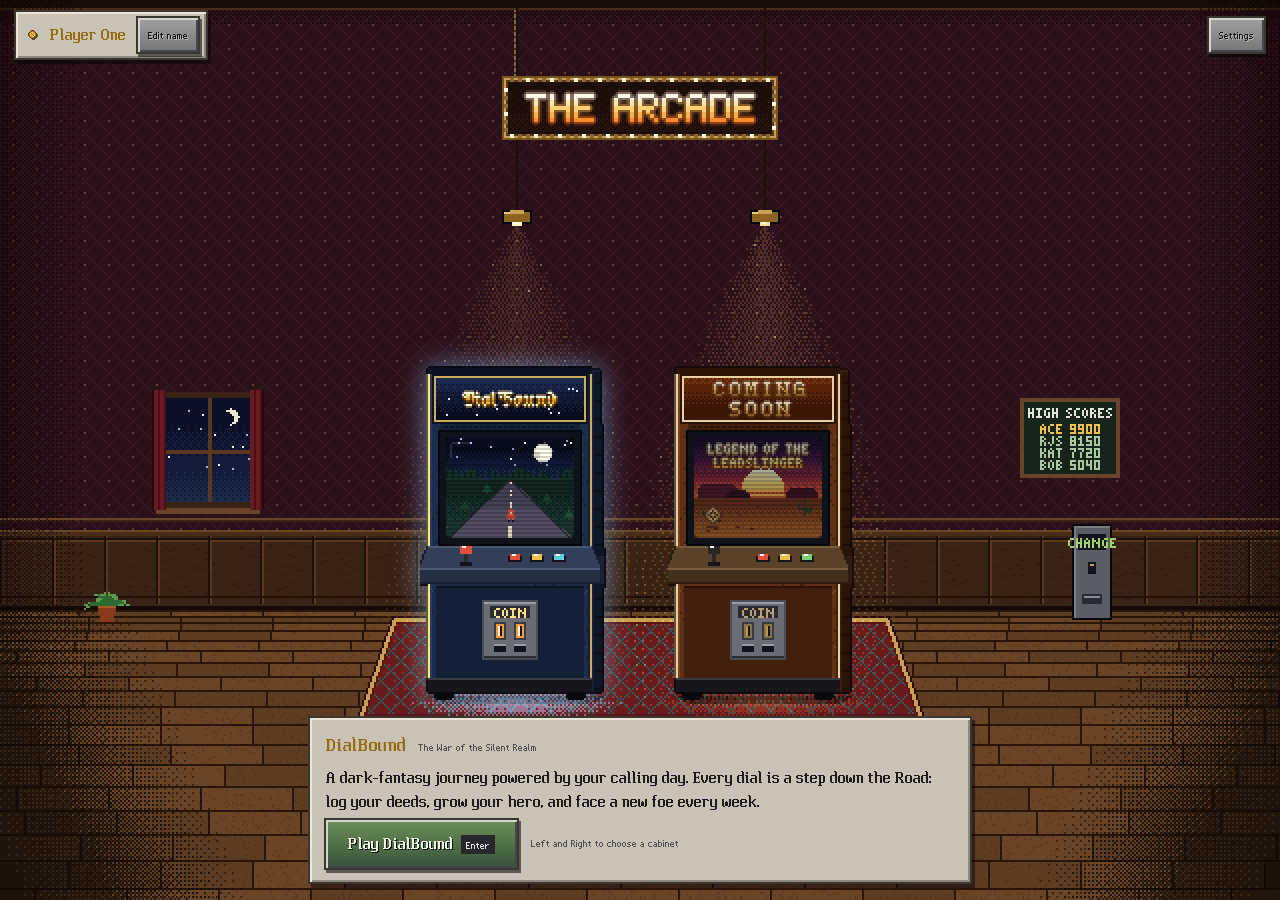
==== commit b5a479e8: "Add files via upload" ====
--- a/index.html
+++ b/index.html
@@ -319,7 +319,9 @@
  $('#cabs').style.gap=(28*K/d)+'px';mqBake()}
 let raf=0,last=0;
 function draw(force){const t=RM()?0:now();CABS.forEach((C,i)=>cabDraw(C,i,t));mqDraw(t);hallDraw(t)}
-function loop(ms){raf=requestAnimationFrame(loop);if(RM())return;if(ms-last<33)return;last=ms;draw()}
+let lastH=0;
+function loop(ms){raf=requestAnimationFrame(loop);if(RM())return;if(ms-last<66)return;last=ms;const t=now();CABS.forEach((C,i)=>cabDraw(C,i,t));
+ if(ms-lastH>=125){lastH=ms;mqDraw(t);hallDraw(t)}}
 function relayout(){infoFit();sizeUp();CABS.forEach((C,i)=>cabDraw(C,i,0));mqDraw(0);requestAnimationFrame(()=>{hallBake();draw(true)})}
 
 /* ---------- choosing and playing ---------- */
